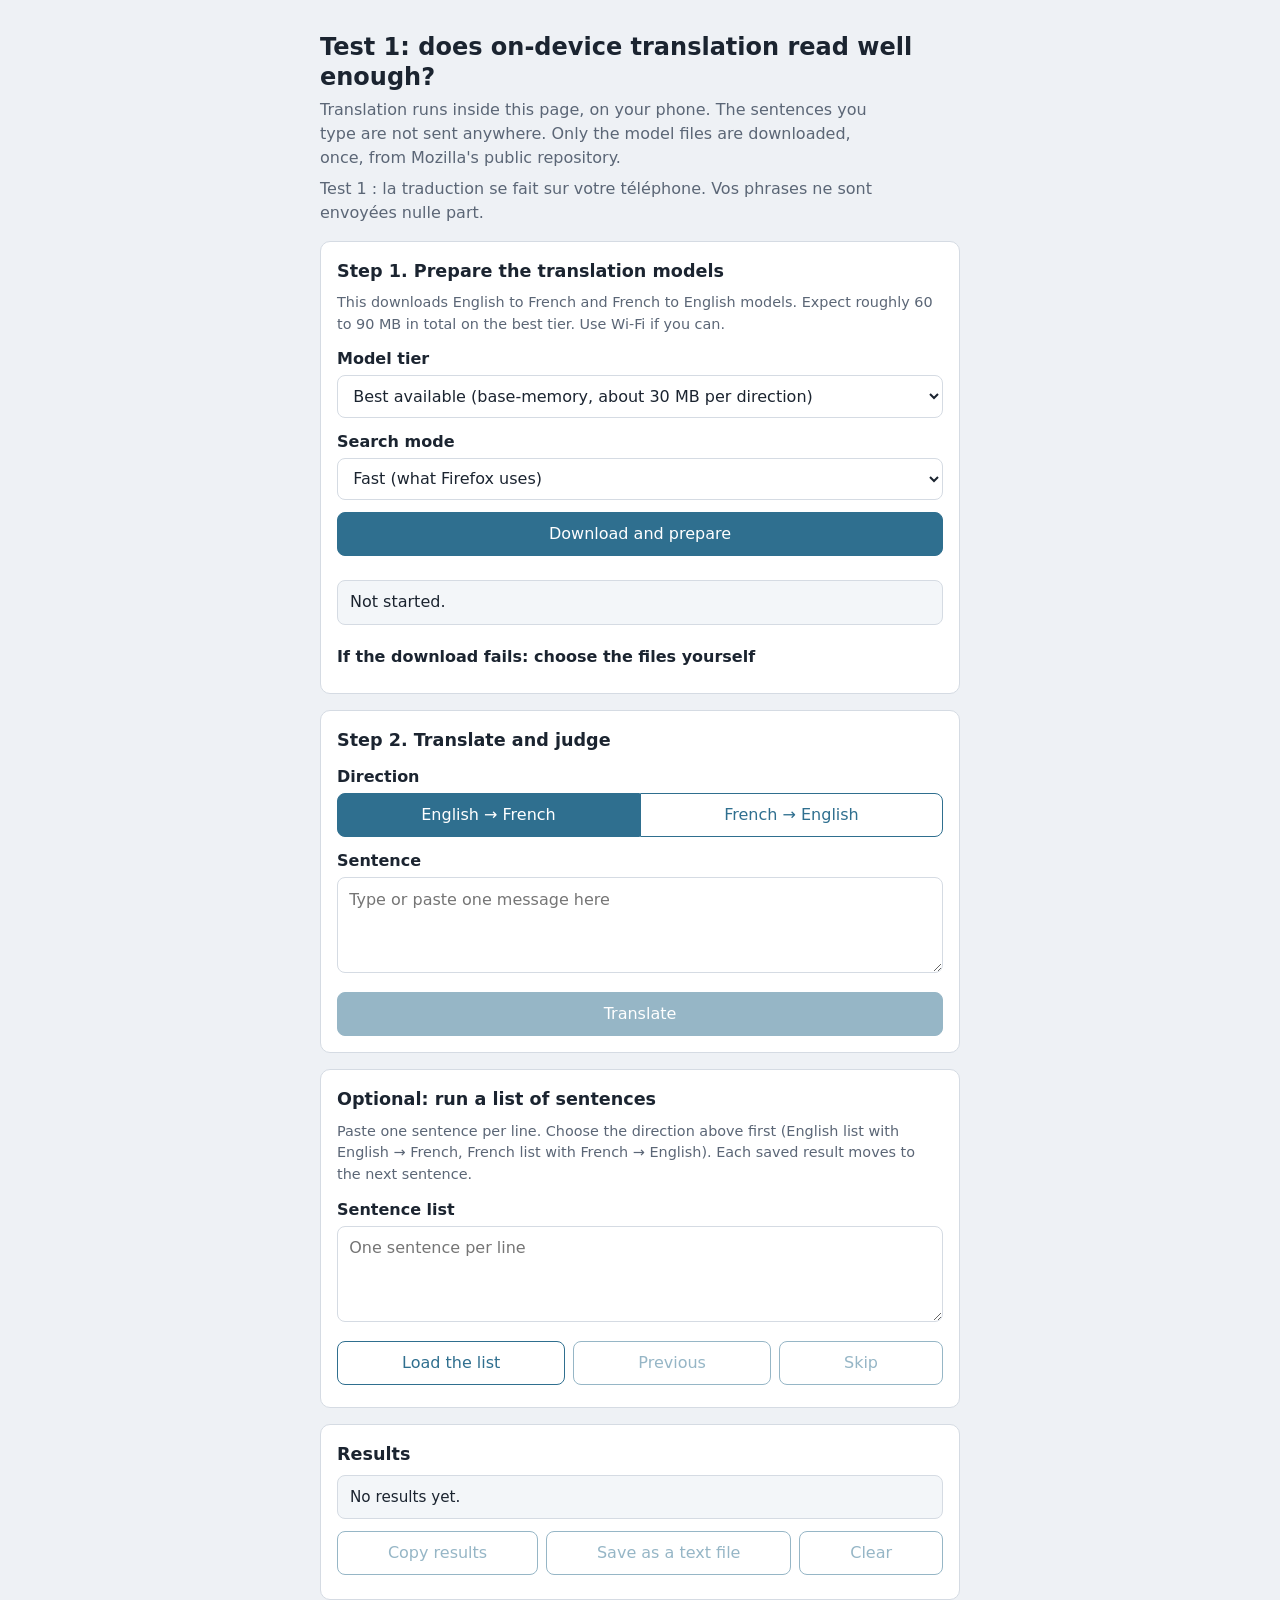
==== sanctuaire-test1/index.html @ fe2e4ad7 "Add files via upload" ====
<!doctype html>
<html lang="en">
<head>
<meta charset="utf-8">
<meta name="viewport" content="width=device-width, initial-scale=1">
<title>Sanctuaire · Test 1 · Translation</title>
<style>
  :root {
    --bg: #eef1f5;
    --panel: #ffffff;
    --ink: #1b2430;
    --muted: #5b6676;
    --line: #d5dbe3;
    --accent: #2f6f8f;
    --accent-ink: #ffffff;
    --good: #2f7d5b;
    --warn: #a86b12;
    --bad: #b4452f;
    --radius: 10px;
  }
  * { box-sizing: border-box; }
  html { -webkit-text-size-adjust: 100%; }
  body {
    margin: 0;
    background: var(--bg);
    color: var(--ink);
    font: 16px/1.5 system-ui, -apple-system, "Segoe UI", Roboto, sans-serif;
  }
  main { max-width: 42rem; margin: 0 auto; padding: 1rem 1rem 4rem; }
  h1 { font-size: 1.5rem; line-height: 1.25; margin: 1rem 0 0.25rem; }
  h2 { font-size: 1.1rem; margin: 0 0 0.5rem; }
  p { margin: 0.4rem 0; }
  .lead { color: var(--muted); max-width: 36rem; }
  section {
    background: var(--panel);
    border: 1px solid var(--line);
    border-radius: var(--radius);
    padding: 1rem;
    margin-top: 1rem;
  }
  label { display: block; font-weight: 600; margin: 0.75rem 0 0.25rem; }
  textarea, select {
    width: 100%;
    font: inherit;
    color: inherit;
    background: #fff;
    border: 1px solid var(--line);
    border-radius: 8px;
    padding: 0.6rem 0.7rem;
  }
  textarea { min-height: 6rem; resize: vertical; }
  button {
    font: inherit;
    min-height: 2.75rem;
    padding: 0.5rem 1rem;
    border-radius: 8px;
    border: 1px solid var(--accent);
    background: var(--accent);
    color: var(--accent-ink);
    cursor: pointer;
  }
  button.secondary { background: #fff; color: var(--accent); }
  button:disabled { opacity: 0.5; cursor: not-allowed; }
  button:focus-visible, textarea:focus-visible, select:focus-visible, input:focus-visible, summary:focus-visible {
    outline: 3px solid #f0b429;
    outline-offset: 2px;
  }
  .row { display: flex; flex-wrap: wrap; gap: 0.5rem; margin-top: 0.75rem; }
  .row > * { flex: 1 1 auto; }
  .choice { display: flex; gap: 0.6rem; align-items: flex-start; font-weight: 400; margin: 0.4rem 0; }
  .choice input { margin-top: 0.3rem; }
  .status { margin-top: 0.75rem; padding: 0.6rem 0.75rem; border-radius: 8px; background: #f3f6f9; border: 1px solid var(--line); }
  .status.ok { border-color: var(--good); color: var(--good); }
  .status.err { border-color: var(--bad); color: var(--bad); }
  .files { margin-top: 0.75rem; display: grid; gap: 0.4rem; }
  .file { display: grid; grid-template-columns: 1fr; gap: 0.15rem; font-size: 0.9rem; }
  .file progress { width: 100%; height: 0.6rem; }
  .muted { color: var(--muted); font-size: 0.9rem; }
  .seg { display: grid; grid-template-columns: 1fr 1fr; gap: 0; margin-top: 0.25rem; }
  .seg button { border-radius: 0; }
  .seg button:first-child { border-radius: 8px 0 0 8px; }
  .seg button:last-child { border-radius: 0 8px 8px 0; }
  .seg button[aria-pressed="true"] { background: var(--accent); color: var(--accent-ink); }
  .seg button[aria-pressed="false"] { background: #fff; color: var(--accent); }
  .out {
    margin-top: 0.4rem;
    padding: 0.7rem 0.8rem;
    border: 1px solid var(--line);
    border-radius: 8px;
    background: #f8fafc;
    min-height: 2.8rem;
    white-space: pre-wrap;
    overflow-wrap: anywhere;
  }
  .out small { display: block; color: var(--muted); margin-top: 0.3rem; }
  .rate { display: grid; grid-template-columns: repeat(3, 1fr); gap: 0.4rem; margin-top: 0.4rem; }
  .rate.two { grid-template-columns: repeat(2, 1fr); }
  .rate button { background: #fff; color: var(--ink); border-color: var(--line); line-height: 1.2; }
  .rate button small { display: block; color: var(--muted); }
  .rate button[aria-pressed="true"] { border-width: 2px; font-weight: 700; }
  .rate button[data-v="good"][aria-pressed="true"], .rate button[data-v="kept"][aria-pressed="true"] { border-color: var(--good); background: #e8f4ee; }
  .rate button[data-v="awkward"][aria-pressed="true"] { border-color: var(--warn); background: #fbf1e0; }
  .rate button[data-v="wrong"][aria-pressed="true"], .rate button[data-v="changed"][aria-pressed="true"] { border-color: var(--bad); background: #fbe9e5; }
  .hidden { display: none !important; }
  ol.log { list-style: none; margin: 0.5rem 0 0; padding: 0; display: grid; gap: 0.5rem; }
  ol.log li { border: 1px solid var(--line); border-radius: 8px; padding: 0.55rem 0.7rem; font-size: 0.92rem; overflow-wrap: anywhere; }
  ol.log .meta { color: var(--muted); font-size: 0.85rem; }
  details { margin-top: 0.75rem; }
  summary { cursor: pointer; font-weight: 600; min-height: 2.5rem; display: flex; align-items: center; }
  ul.links { padding-left: 1.1rem; margin: 0.4rem 0; font-size: 0.9rem; overflow-wrap: anywhere; }
  .summary { font-size: 0.95rem; background: #f3f6f9; border: 1px solid var(--line); border-radius: 8px; padding: 0.6rem 0.75rem; margin-top: 0.5rem; }
</style>
</head>
<body>
<main>
  <header>
    <h1>Test 1: does on-device translation read well enough?</h1>
    <p class="lead">Translation runs inside this page, on your phone. The sentences you type are not sent anywhere. Only the model files are downloaded, once, from Mozilla's public repository.</p>
    <p class="lead">Test 1 : la traduction se fait sur votre téléphone. Vos phrases ne sont envoyées nulle part.</p>
  </header>

  <section id="s-load" aria-labelledby="h-load">
    <h2 id="h-load">Step 1. Prepare the translation models</h2>
    <p class="muted">This downloads English to French and French to English models. Expect roughly 60 to 90 MB in total on the best tier. Use Wi-Fi if you can.</p>

    <label for="tier">Model tier</label>
    <select id="tier">
      <option value="base-memory">Best available (base-memory, about 30 MB per direction)</option>
      <option value="tiny">Smaller and faster (tiny, about 17 MB per direction)</option>
    </select>

    <label for="beam">Search mode</label>
    <select id="beam">
      <option value="1">Fast (what Firefox uses)</option>
      <option value="4">Careful (slower, may read better)</option>
    </select>

    <div class="row">
      <button id="prep" type="button">Download and prepare</button>
    </div>
    <div id="files" class="files" aria-live="polite"></div>
    <div id="status" class="status" role="status" aria-live="polite">Not started.</div>

    <details id="manual">
      <summary>If the download fails: choose the files yourself</summary>
      <p class="muted">Tap each link to save the file on this phone, then choose all eight files below. The files are large; the model files are the big ones.</p>
      <ul class="links" id="links"></ul>
      <label for="pick">Choose the downloaded files</label>
      <input id="pick" type="file" multiple>
      <div class="row">
        <button id="usefiles" type="button" class="secondary">Use these files</button>
      </div>
      <p class="muted" id="picked"></p>
    </details>
  </section>

  <section id="s-try" aria-labelledby="h-try">
    <h2 id="h-try">Step 2. Translate and judge</h2>

    <label id="l-dir">Direction</label>
    <div class="seg" role="group" aria-labelledby="l-dir">
      <button type="button" id="dir-enfr" aria-pressed="true">English → French</button>
      <button type="button" id="dir-fren" aria-pressed="false">French → English</button>
    </div>

    <label for="src">Sentence</label>
    <textarea id="src" placeholder="Type or paste one message here"></textarea>
    <div class="row">
      <button id="go" type="button" disabled>Translate</button>
    </div>

    <div id="result" class="hidden">
      <label>Translation</label>
      <div class="out" id="out-t"></div>
      <label>Back-translation (translated back into the original language)</label>
      <div class="out" id="out-b"></div>

      <label id="l-rate1">Is the translation good? <span class="muted">Judged by the speaker of the translation's language / jugé par le locuteur de la langue traduite</span></label>
      <div class="rate" role="group" aria-labelledby="l-rate1" id="rate1">
        <button type="button" data-v="good" aria-pressed="false">Good<small>Bon</small></button>
        <button type="button" data-v="awkward" aria-pressed="false">Awkward<small>Maladroit</small></button>
        <button type="button" data-v="wrong" aria-pressed="false">Wrong<small>Faux</small></button>
      </div>

      <label id="l-rate2">Did the back-translation keep your meaning? <span class="muted">Judged by the person who wrote the sentence / jugé par l'auteur</span></label>
      <div class="rate two" role="group" aria-labelledby="l-rate2" id="rate2">
        <button type="button" data-v="kept" aria-pressed="false">Kept<small>Conservé</small></button>
        <button type="button" data-v="changed" aria-pressed="false">Changed<small>Changé</small></button>
      </div>

      <label for="note">Note (optional)</label>
      <textarea id="note" style="min-height:3.5rem" placeholder="What was off? Idiom, tone, tu or vous, gender, a name…"></textarea>
      <div class="row">
        <button id="save" type="button" disabled>Save this result</button>
      </div>
    </div>
  </section>

  <section id="s-batch" aria-labelledby="h-batch">
    <h2 id="h-batch">Optional: run a list of sentences</h2>
    <p class="muted">Paste one sentence per line. Choose the direction above first (English list with English → French, French list with French → English). Each saved result moves to the next sentence.</p>
    <label for="list">Sentence list</label>
    <textarea id="list" placeholder="One sentence per line"></textarea>
    <div class="row">
      <button id="loadlist" type="button" class="secondary">Load the list</button>
      <button id="prev" type="button" class="secondary" disabled>Previous</button>
      <button id="next" type="button" class="secondary" disabled>Skip</button>
    </div>
    <p class="muted" id="listpos"></p>
  </section>

  <section id="s-log" aria-labelledby="h-log">
    <h2 id="h-log">Results</h2>
    <div class="summary" id="summary">No results yet.</div>
    <div class="row">
      <button id="copy" type="button" class="secondary" disabled>Copy results</button>
      <button id="dl" type="button" class="secondary" disabled>Save as a text file</button>
      <button id="clear" type="button" class="secondary" disabled>Clear</button>
    </div>
    <p class="muted" id="copied" role="status"></p>
    <ol class="log" id="log"></ol>
  </section>
</main>

<script type="module">
import { LatencyOptimisedTranslator, TranslatorBacking } from './engine/translator.js';

const $ = (id) => document.getElementById(id);
const MIRROR = 'https://github.com/mozilla/firefox-translations-models';
const LOG_KEY = 'sanctuaire-test1-log-v1';

// ---------- state ----------
const state = {
  translator: null,
  ready: false,
  tier: 'base-memory',
  beam: 1,
  prepSeconds: null,
  warmMs: null,
  dir: 'enfr',
  current: null,
  list: [],
  idx: 0,
  log: loadLog(),
  manual: new Map(),     // "kind:pair" -> ArrayBuffer (raw bytes)
};
let MODEL_STORE = {};

function loadLog() {
  try { return JSON.parse(localStorage.getItem(LOG_KEY) || '[]'); } catch { return []; }
}
function saveLog() {
  try { localStorage.setItem(LOG_KEY, JSON.stringify(state.log)); } catch { /* storage may be full or blocked */ }
}

// ---------- custom backing: models come from buffers we prepared ----------
class LocalBacking extends TranslatorBacking {
  async loadModelRegistery() {
    return [{ from: 'en', to: 'fr' }, { from: 'fr', to: 'en' }];
  }
  async loadTranslationModel({ from, to }) {
    const m = MODEL_STORE[`${from}>${to}`];
    if (!m) throw new Error(`The ${from} to ${to} model is not loaded yet.`);
    return {
      model: m.model,
      shortlist: m.lex,
      vocabs: [m.vocab],
      qualityModel: undefined,
      config: { 'beam-size': state.beam },
    };
  }
}

// ---------- helpers ----------
function setStatus(text, kind) {
  const el = $('status');
  el.textContent = text;
  el.className = 'status' + (kind ? ' ' + kind : '');
}
function mb(n) { return (n / 1048576).toFixed(1) + ' MB'; }
function concat(chunks, total) {
  const out = new Uint8Array(total);
  let o = 0;
  for (const c of chunks) { out.set(c, o); o += c.length; }
  return out;
}
const isGzip = (u8) => u8.length > 2 && u8[0] === 0x1f && u8[1] === 0x8b;
const isLfsPointer = (u8) => new TextDecoder().decode(u8.slice(0, 40)).startsWith('version https://git-lfs');

async function toBuffer(u8, label) {
  if (isLfsPointer(u8)) throw new Error(`${label}: received a pointer file, not the real file.`);
  if (isGzip(u8)) {
    if (typeof DecompressionStream === 'undefined') throw new Error('This browser cannot unpack the files. Use a recent Chrome.');
    const stream = new Blob([u8]).stream().pipeThrough(new DecompressionStream('gzip'));
    return await new Response(stream).arrayBuffer();
  }
  return u8.buffer.slice(u8.byteOffset, u8.byteOffset + u8.byteLength);
}

function filesFor(pair) {
  return {
    model: `model.${pair}.intgemm.alphas.bin.gz`,
    lex: `lex.50.50.${pair}.s2t.bin.gz`,
    vocab: `vocab.${pair}.spm.gz`,
  };
}
function candidateUrls(tier, pair, file) {
  const path = `models/${tier}/${pair}/${file}`;
  return [
    `./${path}`,
    `https://media.githubusercontent.com/media/mozilla/firefox-translations-models/main/${path}`,
    `${MIRROR}/raw/main/${path}`,
  ];
}

async function fetchBytes(url, onBytes) {
  const ctl = new AbortController();
  const timer = setTimeout(() => ctl.abort(), 180000);
  try {
    const res = await fetch(url, { credentials: 'omit', signal: ctl.signal });
    if (!res.ok) throw new Error(`HTTP ${res.status}`);
    const total = Number(res.headers.get('content-length')) || 0;
    const reader = res.body.getReader();
    const chunks = [];
    let got = 0;
    for (;;) {
      const { done, value } = await reader.read();
      if (done) break;
      chunks.push(value);
      got += value.length;
      onBytes(got, total);
    }
    return concat(chunks, got);
  } finally { clearTimeout(timer); }
}

function makeRow(name) {
  const wrap = document.createElement('div');
  wrap.className = 'file';
  const label = document.createElement('div');
  label.textContent = name;
  const bar = document.createElement('progress');
  bar.max = 100; bar.value = 0;
  const info = document.createElement('div');
  info.className = 'muted';
  info.textContent = 'Waiting';
  wrap.append(label, bar, info);
  $('files').append(wrap);
  return { bar, info };
}

async function getOne(kind, pair, tier, file) {
  const manualKey = `${kind}:${pair}`;
  const row = makeRow(`${pair}: ${file}`);
  if (state.manual.has(manualKey)) {
    const raw = new Uint8Array(state.manual.get(manualKey));
    row.bar.value = 100; row.info.textContent = `From your chosen file (${mb(raw.length)})`;
    return await toBuffer(raw, file);
  }
  const errors = [];
  for (const url of candidateUrls(tier, pair, file)) {
    try {
      row.info.textContent = 'Downloading…';
      const raw = await fetchBytes(url, (got, total) => {
        row.bar.value = total ? Math.round((got / total) * 100) : 0;
        row.info.textContent = total ? `${mb(got)} of ${mb(total)}` : `${mb(got)}`;
      });
      const buf = await toBuffer(raw, file);
      row.bar.value = 100;
      row.info.textContent = `Ready (${mb(buf.byteLength)} unpacked) from ${url.startsWith('./') ? 'this site' : new URL(url).hostname}`;
      return buf;
    } catch (e) {
      errors.push(`${new URL(url, location.href).hostname}: ${e.message}`);
    }
  }
  row.info.textContent = 'Failed';
  throw new Error(`Could not get ${file}. Tried: ${errors.join('; ')}`);
}

async function getPair(pair, tier) {
  const f = filesFor(pair);
  const model = await getOne('model', pair, tier, f.model);
  const lex = await getOne('lex', pair, tier, f.lex);
  const vocab = await getOne('vocab', pair, tier, f.vocab);
  return { model, lex, vocab };
}

async function run(text, from, to) {
  const t = performance.now();
  const r = await state.translator.translate({ from, to, text, html: false });
  return { text: r.target.text, ms: Math.round(performance.now() - t) };
}

// ---------- step 1: prepare ----------
async function prepare() {
  $('prep').disabled = true;
  $('usefiles').disabled = true;
  $('go').disabled = true;
  $('files').textContent = '';
  state.ready = false;
  state.tier = $('tier').value;
  state.beam = Number($('beam').value);
  const t0 = performance.now();
  try {
    if (state.translator) { try { await state.translator.delete(); } catch { /* ignore */ } state.translator = null; }
    MODEL_STORE = {};
    setStatus('Downloading the English to French model…');
    MODEL_STORE['en>fr'] = await getPair('enfr', state.tier);
    setStatus('Downloading the French to English model…');
    MODEL_STORE['fr>en'] = await getPair('fren', state.tier);
    setStatus('Starting the translation engine…');
    state.translator = new LatencyOptimisedTranslator({}, new LocalBacking({}));
    await state.translator.worker;
    setStatus('Loading the models into the engine (first run is slower)…');
    const w0 = performance.now();
    await run('Hello, how are you?', 'en', 'fr');
    await run('Bonjour, comment allez-vous ?', 'fr', 'en');
    state.warmMs = Math.round(performance.now() - w0);
    state.prepSeconds = Math.round((performance.now() - t0) / 1000);
    state.ready = true;
    setStatus(`Ready. Preparing took ${state.prepSeconds} s; loading both models into the engine took ${state.warmMs} ms.`, 'ok');
    $('go').disabled = false;
  } catch (e) {
    console.error(e);
    setStatus(`${e.message}. If this keeps happening, open "If the download fails" below and choose the files yourself.`, 'err');
    $('manual').open = true;
  } finally {
    $('prep').disabled = false;
    $('usefiles').disabled = false;
  }
}

function renderLinks() {
  const tier = $('tier').value;
  const ul = $('links');
  ul.textContent = '';
  for (const pair of ['enfr', 'fren']) {
    for (const file of Object.values(filesFor(pair))) {
      const li = document.createElement('li');
      const a = document.createElement('a');
      a.href = `${MIRROR}/raw/main/models/${tier}/${pair}/${file}`;
      a.textContent = `${tier}/${pair}/${file}`;
      a.rel = 'noopener';
      li.append(a);
      ul.append(li);
    }
  }
}

async function onPick() {
  const files = Array.from($('pick').files || []);
  state.manual.clear();
  const seen = [];
  for (const file of files) {
    const n = file.name.toLowerCase();
    const m = n.match(/(enfr|fren)/);
    if (!m) continue;
    let kind = null;
    if (n.startsWith('model.')) kind = 'model';
    else if (n.startsWith('lex.')) kind = 'lex';
    else if (n.startsWith('vocab.')) kind = 'vocab';
    if (!kind) continue;
    state.manual.set(`${kind}:${m[1]}`, await file.arrayBuffer());
    seen.push(file.name);
  }
  $('picked').textContent = seen.length ? `Recognised ${seen.length} of 6 files: ${seen.join(', ')}` : 'No matching files recognised.';
}

// ---------- step 2: translate ----------
function setDir(d) {
  state.dir = d;
  $('dir-enfr').setAttribute('aria-pressed', d === 'enfr');
  $('dir-fren').setAttribute('aria-pressed', d === 'fren');
}

function clearRatings() {
  for (const b of document.querySelectorAll('.rate button')) b.setAttribute('aria-pressed', 'false');
  $('note').value = '';
  $('save').disabled = true;
}

async function go() {
  const text = $('src').value.trim();
  if (!text || !state.ready) return;
  const [from, to] = state.dir === 'enfr' ? ['en', 'fr'] : ['fr', 'en'];
  $('go').disabled = true;
  clearRatings();
  $('result').classList.remove('hidden');
  $('out-t').textContent = 'Translating…';
  $('out-b').textContent = '';
  try {
    const t = await run(text, from, to);
    $('out-t').textContent = t.text;
    const ts = document.createElement('small'); ts.textContent = `${t.ms} ms`; $('out-t').append(ts);
    const b = await run(t.text, to, from);
    $('out-b').textContent = b.text;
    const bs = document.createElement('small'); bs.textContent = `${b.ms} ms`; $('out-b').append(bs);
    state.current = { src: text, dir: state.dir, out: t.text, back: b.text, msOut: t.ms, msBack: b.ms, rateOut: null, rateBack: null };
  } catch (e) {
    console.error(e);
    $('out-t').textContent = `Error: ${e.message}`;
    state.current = null;
  } finally {
    $('go').disabled = false;
  }
}

function onRate(groupId, field) {
  $(groupId).addEventListener('click', (ev) => {
    const btn = ev.target.closest('button');
    if (!btn || !state.current) return;
    for (const b of $(groupId).querySelectorAll('button')) b.setAttribute('aria-pressed', b === btn ? 'true' : 'false');
    state.current[field] = btn.dataset.v;
    $('save').disabled = !state.current.rateOut;
  });
}

function save() {
  const c = state.current;
  if (!c || !c.rateOut) return;
  state.log.push({ ...c, note: $('note').value.trim(), at: new Date().toISOString() });
  saveLog();
  state.current = null;
  $('result').classList.add('hidden');
  $('src').value = '';
  renderLog();
  if (state.list.length && state.idx < state.list.length - 1) { state.idx += 1; showListItem(); }
  else if (state.list.length) { $('listpos').textContent = 'End of the list.'; }
}

// ---------- list mode ----------
function showListItem() {
  $('src').value = state.list[state.idx] || '';
  $('listpos').textContent = `Sentence ${state.idx + 1} of ${state.list.length}`;
  $('prev').disabled = state.idx === 0;
  $('next').disabled = state.idx >= state.list.length - 1;
  $('result').classList.add('hidden');
}
function loadList() {
  state.list = $('list').value.split('\n').map((s) => s.trim()).filter(Boolean);
  state.idx = 0;
  if (!state.list.length) { $('listpos').textContent = 'The list is empty.'; return; }
  showListItem();
}

// ---------- results ----------
const DIR_LABEL = { enfr: 'EN→FR', fren: 'FR→EN' };
function median(a) {
  if (!a.length) return 0;
  const s = [...a].sort((x, y) => x - y);
  const m = Math.floor(s.length / 2);
  return s.length % 2 ? s[m] : Math.round((s[m - 1] + s[m]) / 2);
}
function count(arr, key, val) { return arr.filter((e) => e[key] === val).length; }

function renderLog() {
  const log = state.log;
  const ol = $('log');
  ol.textContent = '';
  log.forEach((e, i) => {
    const li = document.createElement('li');
    const meta = document.createElement('div');
    meta.className = 'meta';
    meta.textContent = `#${i + 1} ${DIR_LABEL[e.dir]} · translation: ${e.rateOut} · back: ${e.rateBack || 'not judged'} · ${e.msOut} ms`;
    const body = document.createElement('div');
    body.textContent = `${e.src} → ${e.out}`;
    li.append(meta, body);
    if (e.note) { const n = document.createElement('div'); n.className = 'meta'; n.textContent = `Note: ${e.note}`; li.append(n); }
    ol.append(li);
  });
  const has = log.length > 0;
  $('copy').disabled = !has; $('dl').disabled = !has; $('clear').disabled = !has;
  if (!has) { $('summary').textContent = 'No results yet.'; return; }
  const ms = log.map((e) => e.msOut);
  $('summary').textContent =
    `${log.length} saved. Translation: ${count(log, 'rateOut', 'good')} good, ${count(log, 'rateOut', 'awkward')} awkward, ${count(log, 'rateOut', 'wrong')} wrong. ` +
    `Back-translation: ${count(log, 'rateBack', 'kept')} kept meaning, ${count(log, 'rateBack', 'changed')} changed. ` +
    `Median time ${median(ms)} ms, slowest ${Math.max(...ms)} ms.`;
}

function buildReport() {
  const nav = navigator;
  const head = [
    'Sanctuaire Test 1 results',
    `Date: ${new Date().toISOString()}`,
    `Tier: ${state.tier}; search mode (beam): ${state.beam}`,
    `Prepare time: ${state.prepSeconds ?? 'n/a'} s; engine warm-up: ${state.warmMs ?? 'n/a'} ms`,
    `Device: ${nav.userAgent}`,
    `Memory hint (GB): ${nav.deviceMemory ?? 'n/a'}; CPU threads: ${nav.hardwareConcurrency ?? 'n/a'}`,
    '',
  ];
  const lines = state.log.map((e, i) =>
    `#${i + 1} | ${DIR_LABEL[e.dir]} | translation: ${e.rateOut} | back: ${e.rateBack || 'not judged'} | ${e.msOut} ms + ${e.msBack} ms\n` +
    `  source: ${e.src}\n  translation: ${e.out}\n  back: ${e.back}` + (e.note ? `\n  note: ${e.note}` : ''));
  return head.concat(lines).join('\n');
}

async function copyReport() {
  const text = buildReport();
  try { await navigator.clipboard.writeText(text); $('copied').textContent = 'Copied. Paste it into the chat.'; }
  catch { $('copied').textContent = 'Could not copy. Use "Save as a text file" instead.'; }
}
function downloadReport() {
  const blob = new Blob([buildReport()], { type: 'text/plain' });
  const a = document.createElement('a');
  a.href = URL.createObjectURL(blob);
  a.download = 'sanctuaire-test1-results.txt';
  document.body.append(a); a.click(); a.remove();
  setTimeout(() => URL.revokeObjectURL(a.href), 2000);
}
function clearAll() {
  if (!confirm('Delete all saved results from this phone?')) return;
  state.log = []; saveLog(); renderLog(); $('copied').textContent = '';
}

// ---------- wire up ----------
$('prep').addEventListener('click', prepare);
$('usefiles').addEventListener('click', prepare);
$('pick').addEventListener('change', onPick);
$('tier').addEventListener('change', renderLinks);
$('dir-enfr').addEventListener('click', () => setDir('enfr'));
$('dir-fren').addEventListener('click', () => setDir('fren'));
$('go').addEventListener('click', go);
$('save').addEventListener('click', save);
$('loadlist').addEventListener('click', loadList);
$('prev').addEventListener('click', () => { if (state.idx > 0) { state.idx -= 1; showListItem(); } });
$('next').addEventListener('click', () => { if (state.idx < state.list.length - 1) { state.idx += 1; showListItem(); } });
$('copy').addEventListener('click', copyReport);
$('dl').addEventListener('click', downloadReport);
$('clear').addEventListener('click', clearAll);
onRate('rate1', 'rateOut');
onRate('rate2', 'rateBack');
renderLinks();
renderLog();
</script>
</body>
</html>
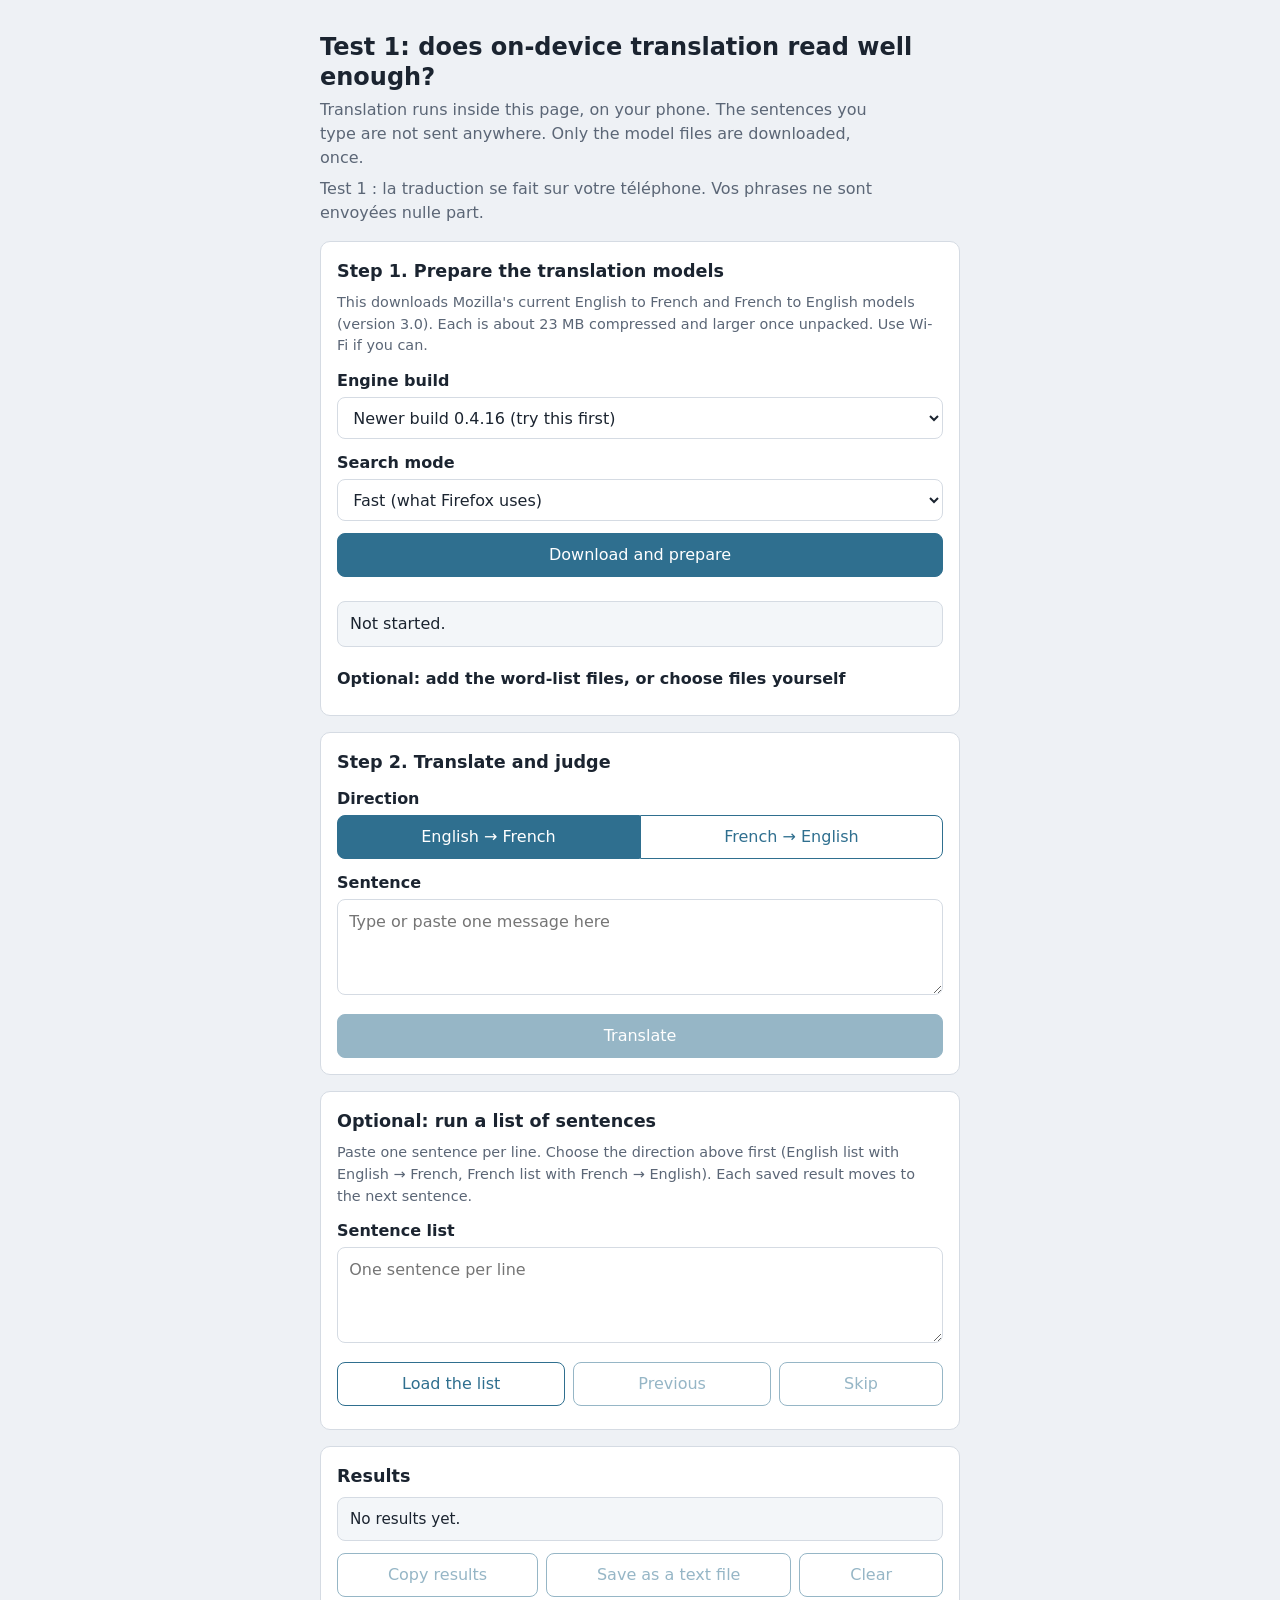
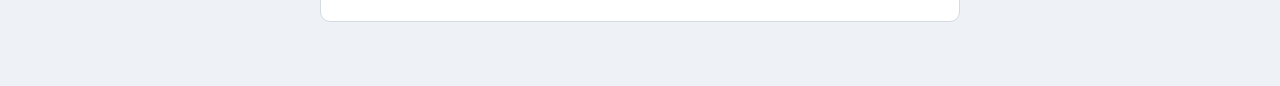
==== commit 4b355884: "Add files via upload" ====
--- a/sanctuaire-test1/index.html
+++ b/sanctuaire-test1/index.html
@@ -67,12 +67,10 @@
   }
   .row { display: flex; flex-wrap: wrap; gap: 0.5rem; margin-top: 0.75rem; }
   .row > * { flex: 1 1 auto; }
-  .choice { display: flex; gap: 0.6rem; align-items: flex-start; font-weight: 400; margin: 0.4rem 0; }
-  .choice input { margin-top: 0.3rem; }
-  .status { margin-top: 0.75rem; padding: 0.6rem 0.75rem; border-radius: 8px; background: #f3f6f9; border: 1px solid var(--line); }
+  .status { margin-top: 0.75rem; padding: 0.6rem 0.75rem; border-radius: 8px; background: #f3f6f9; border: 1px solid var(--line); overflow-wrap: anywhere; }
   .status.ok { border-color: var(--good); color: var(--good); }
   .status.err { border-color: var(--bad); color: var(--bad); }
-  .files { margin-top: 0.75rem; display: grid; gap: 0.4rem; }
+  .files { margin-top: 0.75rem; display: grid; gap: 0.5rem; }
   .file { display: grid; grid-template-columns: 1fr; gap: 0.15rem; font-size: 0.9rem; }
   .file progress { width: 100%; height: 0.6rem; }
   .muted { color: var(--muted); font-size: 0.9rem; }
@@ -115,18 +113,18 @@
 <main>
   <header>
     <h1>Test 1: does on-device translation read well enough?</h1>
-    <p class="lead">Translation runs inside this page, on your phone. The sentences you type are not sent anywhere. Only the model files are downloaded, once, from Mozilla's public repository.</p>
+    <p class="lead">Translation runs inside this page, on your phone. The sentences you type are not sent anywhere. Only the model files are downloaded, once.</p>
     <p class="lead">Test 1 : la traduction se fait sur votre téléphone. Vos phrases ne sont envoyées nulle part.</p>
   </header>
 
   <section id="s-load" aria-labelledby="h-load">
     <h2 id="h-load">Step 1. Prepare the translation models</h2>
-    <p class="muted">This downloads English to French and French to English models. Expect roughly 60 to 90 MB in total on the best tier. Use Wi-Fi if you can.</p>
-
-    <label for="tier">Model tier</label>
-    <select id="tier">
-      <option value="base-memory">Best available (base-memory, about 30 MB per direction)</option>
-      <option value="tiny">Smaller and faster (tiny, about 17 MB per direction)</option>
+    <p class="muted">This downloads Mozilla's current English to French and French to English models (version 3.0). Each is about 23 MB compressed and larger once unpacked. Use Wi-Fi if you can.</p>
+
+    <label for="engine">Engine build</label>
+    <select id="engine">
+      <option value="engine2">Newer build 0.4.16 (try this first)</option>
+      <option value="engine">Official build 0.4.9</option>
     </select>
 
     <label for="beam">Search mode</label>
@@ -142,10 +140,10 @@
     <div id="status" class="status" role="status" aria-live="polite">Not started.</div>
 
     <details id="manual">
-      <summary>If the download fails: choose the files yourself</summary>
-      <p class="muted">Tap each link to save the file on this phone, then choose all eight files below. The files are large; the model files are the big ones.</p>
+      <summary>Optional: add the word-list files, or choose files yourself</summary>
+      <p class="muted">Each direction also has a small "word list" file that makes translation faster. Mozilla's server does not let a web page fetch them, so they have to come from this site. Tap each link below to save the file on your computer, then upload both files, without renaming them, to the same repository folder as this page.</p>
       <ul class="links" id="links"></ul>
-      <label for="pick">Choose the downloaded files</label>
+      <p class="muted">Or choose files by hand (any of the six, named model.…, lex.… or vocab.…, unpacked or compressed):</p>
       <input id="pick" type="file" multiple>
       <div class="row">
         <button id="usefiles" type="button" class="secondary">Use these files</button>
@@ -223,17 +221,25 @@
 </main>
 
 <script type="module">
-import { LatencyOptimisedTranslator, TranslatorBacking } from './engine/translator.js';
+import { decompress as zstdDecompress } from './vendor/fzstd.mjs';
 
 const $ = (id) => document.getElementById(id);
-const MIRROR = 'https://github.com/mozilla/firefox-translations-models';
+const HF = 'https://huggingface.co/TranslateInPlace/translate-in-place-models/resolve/main';
+const CDN = 'https://firefox-settings-attachments.cdn.mozilla.net';
 const LOG_KEY = 'sanctuaire-test1-log-v1';
+
+// The word-list ("lex") files are listed by Mozilla's Remote Settings but cannot be fetched by a web page.
+// Locations come from the model finder report of 23 October 2026.
+const LEX = {
+  enfr: { name: 'lex.50.50.enfr.s2t.bin', location: 'main-workspace/translations-models-v2/bff0d10a-d07a-4873-a5a7-a6b7af42bf86.zst' },
+  fren: { name: 'lex.50.50.fren.s2t.bin', location: 'main-workspace/translations-models-v2/7238348a-b118-40f8-9e17-327fb54b2dc8.zst' },
+};
 
 // ---------- state ----------
 const state = {
   translator: null,
   ready: false,
-  tier: 'base-memory',
+  engineKind: 'engine2',
   beam: 1,
   prepSeconds: null,
   warmMs: null,
@@ -242,7 +248,9 @@
   list: [],
   idx: 0,
   log: loadLog(),
-  manual: new Map(),     // "kind:pair" -> ArrayBuffer (raw bytes)
+  manual: new Map(),   // "kind:pair" -> ArrayBuffer (raw bytes)
+  records: null,
+  notes: [],           // facts about what was loaded, for the report
 };
 let MODEL_STORE = {};
 
@@ -251,24 +259,6 @@
 }
 function saveLog() {
   try { localStorage.setItem(LOG_KEY, JSON.stringify(state.log)); } catch { /* storage may be full or blocked */ }
-}
-
-// ---------- custom backing: models come from buffers we prepared ----------
-class LocalBacking extends TranslatorBacking {
-  async loadModelRegistery() {
-    return [{ from: 'en', to: 'fr' }, { from: 'fr', to: 'en' }];
-  }
-  async loadTranslationModel({ from, to }) {
-    const m = MODEL_STORE[`${from}>${to}`];
-    if (!m) throw new Error(`The ${from} to ${to} model is not loaded yet.`);
-    return {
-      model: m.model,
-      shortlist: m.lex,
-      vocabs: [m.vocab],
-      qualityModel: undefined,
-      config: { 'beam-size': state.beam },
-    };
-  }
 }
 
 // ---------- helpers ----------
@@ -277,45 +267,74 @@
   el.textContent = text;
   el.className = 'status' + (kind ? ' ' + kind : '');
 }
-function mb(n) { return (n / 1048576).toFixed(1) + ' MB'; }
+const mb = (n) => (n / 1048576).toFixed(1) + ' MB';
+const pause = (ms = 30) => new Promise((r) => setTimeout(r, ms));
 function concat(chunks, total) {
   const out = new Uint8Array(total);
   let o = 0;
   for (const c of chunks) { out.set(c, o); o += c.length; }
   return out;
 }
+const isZstd = (u8) => u8.length > 4 && u8[0] === 0x28 && u8[1] === 0xb5 && u8[2] === 0x2f && u8[3] === 0xfd;
 const isGzip = (u8) => u8.length > 2 && u8[0] === 0x1f && u8[1] === 0x8b;
 const isLfsPointer = (u8) => new TextDecoder().decode(u8.slice(0, 40)).startsWith('version https://git-lfs');
-
-async function toBuffer(u8, label) {
+const hex = (buf) => Array.from(new Uint8Array(buf)).map((b) => b.toString(16).padStart(2, '0')).join('');
+const versionKey = (v) => String(v || '0').split('.').map((x) => String(parseInt(x, 10) || 0).padStart(4, '0')).join('.');
+
+async function decode(u8, label) {
   if (isLfsPointer(u8)) throw new Error(`${label}: received a pointer file, not the real file.`);
+  if (isZstd(u8)) {
+    await pause();
+    const out = zstdDecompress(u8);
+    return out.buffer.slice(out.byteOffset, out.byteOffset + out.byteLength);
+  }
   if (isGzip(u8)) {
-    if (typeof DecompressionStream === 'undefined') throw new Error('This browser cannot unpack the files. Use a recent Chrome.');
+    if (typeof DecompressionStream === 'undefined') throw new Error('This browser cannot unpack gzip files. Use a recent Chrome.');
     const stream = new Blob([u8]).stream().pipeThrough(new DecompressionStream('gzip'));
     return await new Response(stream).arrayBuffer();
   }
   return u8.buffer.slice(u8.byteOffset, u8.byteOffset + u8.byteLength);
 }
 
-function filesFor(pair) {
-  return {
-    model: `model.${pair}.intgemm.alphas.bin.gz`,
-    lex: `lex.50.50.${pair}.s2t.bin.gz`,
-    vocab: `vocab.${pair}.spm.gz`,
-  };
-}
-function candidateUrls(tier, pair, file) {
-  const path = `models/${tier}/${pair}/${file}`;
-  return [
-    `./${path}`,
-    `https://media.githubusercontent.com/media/mozilla/firefox-translations-models/main/${path}`,
-    `${MIRROR}/raw/main/${path}`,
-  ];
+// ---------- model records ----------
+async function loadRecords() {
+  if (state.records) return state.records;
+  const res = await fetch(`${HF}/records.json`, { credentials: 'omit' });
+  if (!res.ok) throw new Error(`The model list could not be fetched (HTTP ${res.status}).`);
+  const data = await res.json();
+  const arr = Array.isArray(data) ? data : (data.data || data.records || []);
+  const best = {};
+  for (const r of arr) {
+    const name = r.name || r.attachment?.filename || '';
+    const pair = (name.match(/\.(enfr|fren)\./) || [])[1] || `${r.sourceLanguage || ''}${r.targetLanguage || ''}`;
+    if (pair !== 'enfr' && pair !== 'fren') continue;
+    const type = r.fileType;
+    if (!['model', 'vocab', 'lex'].includes(type)) continue;
+    const key = `${type}:${pair}`;
+    if (!best[key] || versionKey(r.version) > versionKey(best[key].version)) best[key] = r;
+  }
+  state.records = best;
+  return best;
+}
+
+function makeRow(name) {
+  const wrap = document.createElement('div');
+  wrap.className = 'file';
+  const label = document.createElement('div');
+  label.textContent = name;
+  const bar = document.createElement('progress');
+  bar.max = 100; bar.value = 0;
+  const info = document.createElement('div');
+  info.className = 'muted';
+  info.textContent = 'Waiting';
+  wrap.append(label, bar, info);
+  $('files').append(wrap);
+  return { bar, info };
 }
 
 async function fetchBytes(url, onBytes) {
   const ctl = new AbortController();
-  const timer = setTimeout(() => ctl.abort(), 180000);
+  const timer = setTimeout(() => ctl.abort(), 240000);
   try {
     const res = await fetch(url, { credentials: 'omit', signal: ctl.signal });
     if (!res.ok) throw new Error(`HTTP ${res.status}`);
@@ -334,55 +353,75 @@
   } finally { clearTimeout(timer); }
 }
 
-function makeRow(name) {
-  const wrap = document.createElement('div');
-  wrap.className = 'file';
-  const label = document.createElement('div');
-  label.textContent = name;
-  const bar = document.createElement('progress');
-  bar.max = 100; bar.value = 0;
-  const info = document.createElement('div');
-  info.className = 'muted';
-  info.textContent = 'Waiting';
-  wrap.append(label, bar, info);
-  $('files').append(wrap);
-  return { bar, info };
-}
-
-async function getOne(kind, pair, tier, file) {
-  const manualKey = `${kind}:${pair}`;
-  const row = makeRow(`${pair}: ${file}`);
+function localCandidates(rec) {
+  const names = new Set();
+  if (rec?.attachment?.location) names.add(rec.attachment.location.split('/').pop());
+  if (rec?.location) names.add(rec.location.split('/').pop());
+  if (rec?.name) { names.add(`${rec.name}.zst`); names.add(rec.name); }
+  const urls = [];
+  for (const n of names) { urls.push(`./models/${n}`); urls.push(`./${n}`); }
+  return urls;
+}
+
+// returns an ArrayBuffer, or null when an optional file is not available
+async function getOne(type, pair, optional) {
+  const records = await loadRecords();
+  const rec = records[`${type}:${pair}`] || (type === 'lex' ? { name: LEX[pair].name, location: LEX[pair].location } : null);
+  const name = rec?.name || `${type}.${pair}`;
+  const row = makeRow(`${pair}: ${name}`);
+  const manualKey = `${type}:${pair}`;
+
+  let raw = null;
+  let where = '';
   if (state.manual.has(manualKey)) {
-    const raw = new Uint8Array(state.manual.get(manualKey));
-    row.bar.value = 100; row.info.textContent = `From your chosen file (${mb(raw.length)})`;
-    return await toBuffer(raw, file);
-  }
-  const errors = [];
-  for (const url of candidateUrls(tier, pair, file)) {
-    try {
-      row.info.textContent = 'Downloading…';
-      const raw = await fetchBytes(url, (got, total) => {
-        row.bar.value = total ? Math.round((got / total) * 100) : 0;
-        row.info.textContent = total ? `${mb(got)} of ${mb(total)}` : `${mb(got)}`;
-      });
-      const buf = await toBuffer(raw, file);
-      row.bar.value = 100;
-      row.info.textContent = `Ready (${mb(buf.byteLength)} unpacked) from ${url.startsWith('./') ? 'this site' : new URL(url).hostname}`;
-      return buf;
-    } catch (e) {
-      errors.push(`${new URL(url, location.href).hostname}: ${e.message}`);
+    raw = new Uint8Array(state.manual.get(manualKey));
+    where = 'your chosen file';
+    row.bar.value = 100;
+  } else {
+    const urls = localCandidates(rec);
+    if (type !== 'lex' && rec?.attachment?.location) urls.push(`${HF}/${rec.attachment.location}`);
+    for (const url of urls) {
+      try {
+        row.info.textContent = 'Looking…';
+        raw = await fetchBytes(url, (got, total) => {
+          row.bar.value = total ? Math.round((got / total) * 100) : 0;
+          row.info.textContent = total ? `${mb(got)} of ${mb(total)}` : mb(got);
+        });
+        where = url.startsWith('./') ? 'this site' : new URL(url).hostname;
+        break;
+      } catch { raw = null; }
     }
   }
-  row.info.textContent = 'Failed';
-  throw new Error(`Could not get ${file}. Tried: ${errors.join('; ')}`);
-}
-
-async function getPair(pair, tier) {
-  const f = filesFor(pair);
-  const model = await getOne('model', pair, tier, f.model);
-  const lex = await getOne('lex', pair, tier, f.lex);
-  const vocab = await getOne('vocab', pair, tier, f.vocab);
-  return { model, lex, vocab };
+
+  if (!raw) {
+    if (optional) {
+      row.info.textContent = 'Not found. Continuing without it.';
+      state.notes.push(`${name}: not available, running without it`);
+      return null;
+    }
+    row.info.textContent = 'Failed';
+    throw new Error(`Could not get ${name}. The page tried this site and the Hugging Face mirror.`);
+  }
+
+  row.info.textContent = 'Unpacking…';
+  const buf = await decode(raw, name);
+  row.bar.value = 100;
+  let check = '';
+  const expected = String(rec?.decompressedHash || '').toLowerCase();
+  if (expected && crypto?.subtle) {
+    const actual = hex(await crypto.subtle.digest('SHA-256', buf));
+    check = actual === expected ? ', checksum matches' : ', CHECKSUM DIFFERS';
+  }
+  row.info.textContent = `Ready: ${mb(buf.byteLength)} unpacked, from ${where}${check}`;
+  state.notes.push(`${name}: version ${rec?.version ?? 'n/a'}, ${mb(buf.byteLength)} unpacked, from ${where}${check}`);
+  return buf;
+}
+
+async function getPair(pair) {
+  const model = await getOne('model', pair, false);
+  const vocab = await getOne('vocab', pair, false);
+  const lex = await getOne('lex', pair, true);
+  return { model, vocab, lex };
 }
 
 async function run(text, from, to) {
@@ -398,19 +437,44 @@
   $('go').disabled = true;
   $('files').textContent = '';
   state.ready = false;
-  state.tier = $('tier').value;
+  state.notes = [];
+  state.engineKind = $('engine').value;
   state.beam = Number($('beam').value);
   const t0 = performance.now();
   try {
     if (state.translator) { try { await state.translator.delete(); } catch { /* ignore */ } state.translator = null; }
     MODEL_STORE = {};
-    setStatus('Downloading the English to French model…');
-    MODEL_STORE['en>fr'] = await getPair('enfr', state.tier);
-    setStatus('Downloading the French to English model…');
-    MODEL_STORE['fr>en'] = await getPair('fren', state.tier);
+    setStatus('Finding the current models…');
+    await loadRecords();
+    setStatus('Getting the English to French model…');
+    MODEL_STORE['en>fr'] = await getPair('enfr');
+    setStatus('Getting the French to English model…');
+    MODEL_STORE['fr>en'] = await getPair('fren');
+
     setStatus('Starting the translation engine…');
-    state.translator = new LatencyOptimisedTranslator({}, new LocalBacking({}));
+    const mod = await import(`./${state.engineKind}/translator.js`);
+    const registry = async () => [{ from: 'en', to: 'fr' }, { from: 'fr', to: 'en' }];
+    class LocalBacking extends mod.TranslatorBacking {
+      loadModelRegistery() { return registry(); }   // spelling used by the official build
+      loadModelRegistry() { return registry(); }    // spelling used by the newer build
+      async loadTranslationModel({ from, to }) {
+        const m = MODEL_STORE[`${from}>${to}`];
+        if (!m) throw new Error(`The ${from} to ${to} model is not loaded yet.`);
+        return {
+          model: m.model,
+          shortlist: m.lex || new ArrayBuffer(0),
+          vocabs: [m.vocab],
+          qualityModel: undefined,
+          config: { 'beam-size': state.beam },
+        };
+      }
+    }
+    const backing = new LocalBacking({});
+    state.translator = state.engineKind === 'engine2'
+      ? new mod.LatencyOptimisedTranslator({ from: 'en', to: 'fr' }, {}, backing)
+      : new mod.LatencyOptimisedTranslator({}, backing);
     await state.translator.worker;
+
     setStatus('Loading the models into the engine (first run is slower)…');
     const w0 = performance.now();
     await run('Hello, how are you?', 'en', 'fr');
@@ -418,11 +482,14 @@
     state.warmMs = Math.round(performance.now() - w0);
     state.prepSeconds = Math.round((performance.now() - t0) / 1000);
     state.ready = true;
-    setStatus(`Ready. Preparing took ${state.prepSeconds} s; loading both models into the engine took ${state.warmMs} ms.`, 'ok');
+    const lexNote = (MODEL_STORE['en>fr'].lex && MODEL_STORE['fr>en'].lex) ? 'with word lists' : 'without word lists (slower)';
+    setStatus(`Ready, ${lexNote}. Preparing took ${state.prepSeconds} s; loading both models took ${state.warmMs} ms.`, 'ok');
     $('go').disabled = false;
   } catch (e) {
     console.error(e);
-    setStatus(`${e.message}. If this keeps happening, open "If the download fails" below and choose the files yourself.`, 'err');
+    const noLex = !(MODEL_STORE['en>fr']?.lex && MODEL_STORE['fr>en']?.lex);
+    const hint = noLex ? ' The word-list files were not found, which may be the cause: see "Optional: add the word-list files".' : '';
+    setStatus(`${e.message}${hint} You can also try the other engine build.`, 'err');
     $('manual').open = true;
   } finally {
     $('prep').disabled = false;
@@ -431,19 +498,16 @@
 }
 
 function renderLinks() {
-  const tier = $('tier').value;
   const ul = $('links');
   ul.textContent = '';
   for (const pair of ['enfr', 'fren']) {
-    for (const file of Object.values(filesFor(pair))) {
-      const li = document.createElement('li');
-      const a = document.createElement('a');
-      a.href = `${MIRROR}/raw/main/models/${tier}/${pair}/${file}`;
-      a.textContent = `${tier}/${pair}/${file}`;
-      a.rel = 'noopener';
-      li.append(a);
-      ul.append(li);
-    }
+    const li = document.createElement('li');
+    const a = document.createElement('a');
+    a.href = `${CDN}/${LEX[pair].location}`;
+    a.textContent = `${LEX[pair].name} (${pair === 'enfr' ? 'English to French' : 'French to English'})`;
+    a.rel = 'noopener';
+    li.append(a);
+    ul.append(li);
   }
 }
 
@@ -463,7 +527,7 @@
     state.manual.set(`${kind}:${m[1]}`, await file.arrayBuffer());
     seen.push(file.name);
   }
-  $('picked').textContent = seen.length ? `Recognised ${seen.length} of 6 files: ${seen.join(', ')}` : 'No matching files recognised.';
+  $('picked').textContent = seen.length ? `Recognised ${seen.length} file(s): ${seen.join(', ')}` : 'No matching files recognised.';
 }
 
 // ---------- step 2: translate ----------
@@ -551,7 +615,7 @@
   const m = Math.floor(s.length / 2);
   return s.length % 2 ? s[m] : Math.round((s[m - 1] + s[m]) / 2);
 }
-function count(arr, key, val) { return arr.filter((e) => e[key] === val).length; }
+const count = (arr, key, val) => arr.filter((e) => e[key] === val).length;
 
 function renderLog() {
   const log = state.log;
@@ -583,8 +647,9 @@
   const head = [
     'Sanctuaire Test 1 results',
     `Date: ${new Date().toISOString()}`,
-    `Tier: ${state.tier}; search mode (beam): ${state.beam}`,
+    `Engine build: ${state.engineKind === 'engine2' ? 'newer 0.4.16' : 'official 0.4.9'}; search mode (beam): ${state.beam}`,
     `Prepare time: ${state.prepSeconds ?? 'n/a'} s; engine warm-up: ${state.warmMs ?? 'n/a'} ms`,
+    ...state.notes.map((n) => `File: ${n}`),
     `Device: ${nav.userAgent}`,
     `Memory hint (GB): ${nav.deviceMemory ?? 'n/a'}; CPU threads: ${nav.hardwareConcurrency ?? 'n/a'}`,
     '',
@@ -596,8 +661,7 @@
 }
 
 async function copyReport() {
-  const text = buildReport();
-  try { await navigator.clipboard.writeText(text); $('copied').textContent = 'Copied. Paste it into the chat.'; }
+  try { await navigator.clipboard.writeText(buildReport()); $('copied').textContent = 'Copied. Paste it into the chat.'; }
   catch { $('copied').textContent = 'Could not copy. Use "Save as a text file" instead.'; }
 }
 function downloadReport() {
@@ -617,7 +681,6 @@
 $('prep').addEventListener('click', prepare);
 $('usefiles').addEventListener('click', prepare);
 $('pick').addEventListener('change', onPick);
-$('tier').addEventListener('change', renderLinks);
 $('dir-enfr').addEventListener('click', () => setDir('enfr'));
 $('dir-fren').addEventListener('click', () => setDir('fren'));
 $('go').addEventListener('click', go);
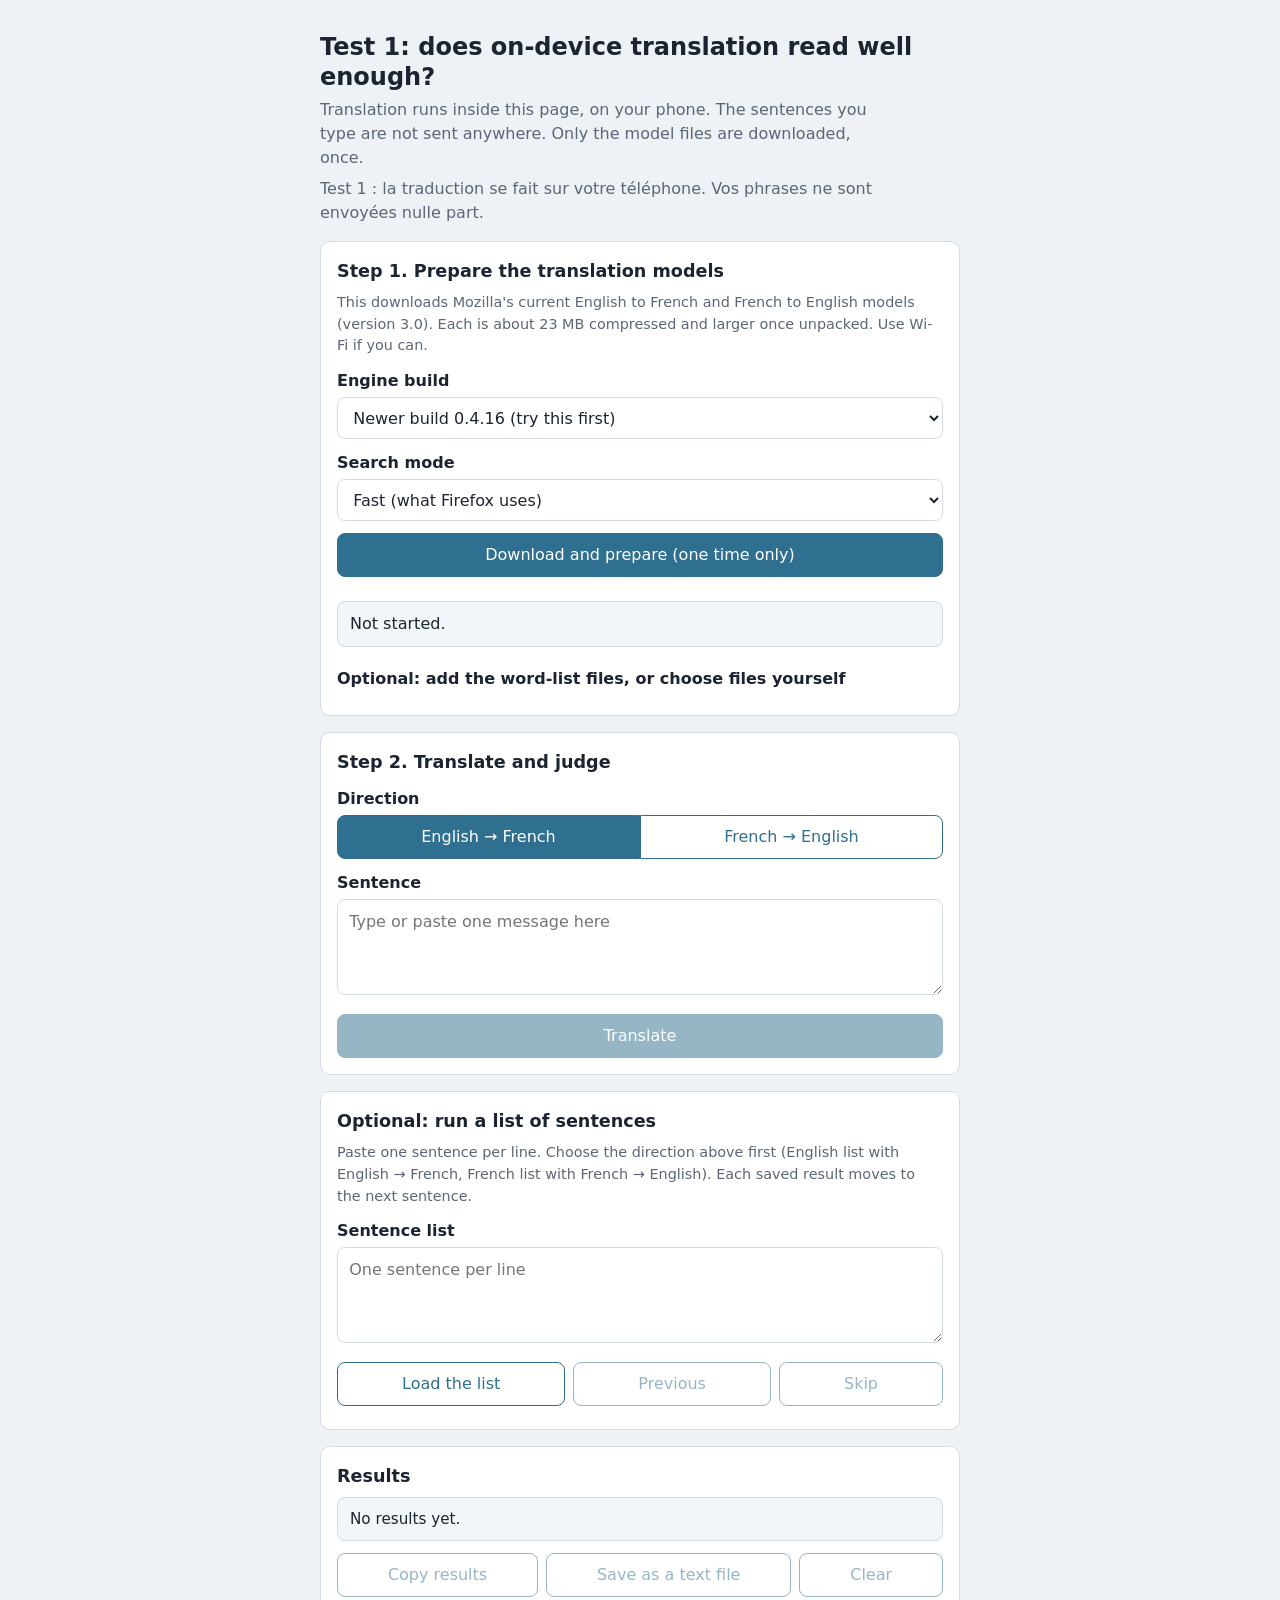
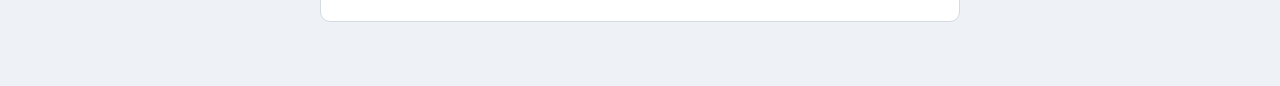
==== commit a4fc8c98: "Add files via upload" ====
--- a/sanctuaire-test1/index.html
+++ b/sanctuaire-test1/index.html
@@ -134,7 +134,8 @@
     </select>
 
     <div class="row">
-      <button id="prep" type="button">Download and prepare</button>
+      <button id="prep" type="button">Download and prepare (one time only)</button>
+      <button id="redownload" type="button" class="secondary hidden">Download again (only if something is wrong)</button>
     </div>
     <div id="files" class="files" aria-live="polite"></div>
     <div id="status" class="status" role="status" aria-live="polite">Not started.</div>
@@ -222,11 +223,13 @@
 
 <script type="module">
 import { decompress as zstdDecompress } from './vendor/fzstd.mjs';
+import * as store from './modelstore.js';
 
 const $ = (id) => document.getElementById(id);
 const HF = 'https://huggingface.co/TranslateInPlace/translate-in-place-models/resolve/main';
 const CDN = 'https://firefox-settings-attachments.cdn.mozilla.net';
 const LOG_KEY = 'sanctuaire-test1-log-v1';
+const SETTINGS_KEY = 'sanctuaire-test1-settings-v1';
 
 // The word-list ("lex") files are listed by Mozilla's Remote Settings but cannot be fetched by a web page.
 // Locations come from the model finder report of 23 October 2026.
@@ -249,6 +252,8 @@
   idx: 0,
   log: loadLog(),
   manual: new Map(),   // "kind:pair" -> ArrayBuffer (raw bytes)
+  cached: false,       // the models are stored on this phone
+  downloaded: 0,       // bytes downloaded during the last preparation
   records: null,
   notes: [],           // facts about what was loaded, for the report
 };
@@ -363,23 +368,35 @@
   return urls;
 }
 
-// returns an ArrayBuffer, or null when an optional file is not available
-async function getOne(type, pair, optional) {
-  const records = await loadRecords();
-  const rec = records[`${type}:${pair}`] || (type === 'lex' ? { name: LEX[pair].name, location: LEX[pair].location } : null);
-  const name = rec?.name || `${type}.${pair}`;
-  const row = makeRow(`${pair}: ${name}`);
-  const manualKey = `${type}:${pair}`;
-
+// returns an ArrayBuffer, or null when an optional file is not available.
+// Order: files you chose by hand, then this phone's storage, then this site, then the mirror.
+async function getOne(type, pair, optional, opts = {}) {
+  const key = `${type}:${pair}`;
+  const row = makeRow(`${pair}: ${type === 'lex' ? LEX[pair].name : type}`);
   let raw = null;
   let where = '';
-  if (state.manual.has(manualKey)) {
-    raw = new Uint8Array(state.manual.get(manualKey));
+  let rec = null;
+
+  if (state.manual.has(key)) {
+    raw = new Uint8Array(state.manual.get(key));
     where = 'your chosen file';
     row.bar.value = 100;
-  } else {
+  } else if (!opts.force) {
+    const c = await store.get(key).catch(() => null);
+    if (c && c.buffer) {
+      row.bar.value = 100;
+      row.info.textContent = `From this phone's storage (${mb(c.buffer.byteLength)}), no download`;
+      state.notes.push(`${c.name || key}: version ${c.version ?? 'n/a'}, ${mb(c.buffer.byteLength)} unpacked, from this phone's storage`);
+      return c.buffer;
+    }
+  }
+
+  if (!raw) {
+    if (opts.cacheOnly && type !== 'lex') { row.info.textContent = 'Not stored on this phone'; throw new Error('The models are not stored on this phone yet.'); }
+    const records = opts.cacheOnly ? {} : await loadRecords();
+    rec = records[key] || (type === 'lex' ? { name: LEX[pair].name, location: LEX[pair].location } : null);
     const urls = localCandidates(rec);
-    if (type !== 'lex' && rec?.attachment?.location) urls.push(`${HF}/${rec.attachment.location}`);
+    if (!opts.cacheOnly && type !== 'lex' && rec?.attachment?.location) urls.push(`${HF}/${rec.attachment.location}`);
     for (const url of urls) {
       try {
         row.info.textContent = 'Looking…';
@@ -387,12 +404,14 @@
           row.bar.value = total ? Math.round((got / total) * 100) : 0;
           row.info.textContent = total ? `${mb(got)} of ${mb(total)}` : mb(got);
         });
+        state.downloaded += raw.length;
         where = url.startsWith('./') ? 'this site' : new URL(url).hostname;
         break;
       } catch { raw = null; }
     }
   }
 
+  const name = rec?.name || (type === 'lex' ? LEX[pair].name : `${type}.${pair}`);
   if (!raw) {
     if (optional) {
       row.info.textContent = 'Not found. Continuing without it.';
@@ -408,19 +427,20 @@
   row.bar.value = 100;
   let check = '';
   const expected = String(rec?.decompressedHash || '').toLowerCase();
-  if (expected && crypto?.subtle) {
+  if (expected && globalThis.crypto?.subtle) {
     const actual = hex(await crypto.subtle.digest('SHA-256', buf));
     check = actual === expected ? ', checksum matches' : ', CHECKSUM DIFFERS';
   }
-  row.info.textContent = `Ready: ${mb(buf.byteLength)} unpacked, from ${where}${check}`;
+  row.info.textContent = `Ready: ${mb(buf.byteLength)} unpacked, from ${where}${check}. Stored on this phone.`;
   state.notes.push(`${name}: version ${rec?.version ?? 'n/a'}, ${mb(buf.byteLength)} unpacked, from ${where}${check}`);
+  await store.put({ key, buffer: buf, name, version: rec?.version ?? null, bytes: buf.byteLength, savedAt: Date.now() }).catch(() => {});
   return buf;
 }
 
-async function getPair(pair) {
-  const model = await getOne('model', pair, false);
-  const vocab = await getOne('vocab', pair, false);
-  const lex = await getOne('lex', pair, true);
+async function getPair(pair, opts) {
+  const model = await getOne('model', pair, false, opts);
+  const vocab = await getOne('vocab', pair, false, opts);
+  const lex = await getOne('lex', pair, true, opts);
   return { model, vocab, lex };
 }
 
@@ -431,25 +451,27 @@
 }
 
 // ---------- step 1: prepare ----------
-async function prepare() {
+async function prepare(opts = {}) {
   $('prep').disabled = true;
   $('usefiles').disabled = true;
+  $('redownload').disabled = true;
   $('go').disabled = true;
   $('files').textContent = '';
   state.ready = false;
   state.notes = [];
+  state.downloaded = 0;
   state.engineKind = $('engine').value;
   state.beam = Number($('beam').value);
+  try { localStorage.setItem(SETTINGS_KEY, JSON.stringify({ engine: state.engineKind, beam: state.beam })); } catch { /* ignore */ }
   const t0 = performance.now();
   try {
+    if (opts.force) { await store.clear().catch(() => {}); state.cached = false; }
     if (state.translator) { try { await state.translator.delete(); } catch { /* ignore */ } state.translator = null; }
     MODEL_STORE = {};
-    setStatus('Finding the current models…');
-    await loadRecords();
-    setStatus('Getting the English to French model…');
-    MODEL_STORE['en>fr'] = await getPair('enfr');
-    setStatus('Getting the French to English model…');
-    MODEL_STORE['fr>en'] = await getPair('fren');
+    setStatus(opts.cacheOnly ? 'Loading the models stored on this phone…' : 'Getting the English to French model…');
+    MODEL_STORE['en>fr'] = await getPair('enfr', opts);
+    setStatus(opts.cacheOnly ? 'Loading the models stored on this phone…' : 'Getting the French to English model…');
+    MODEL_STORE['fr>en'] = await getPair('fren', opts);
 
     setStatus('Starting the translation engine…');
     const mod = await import(`./${state.engineKind}/translator.js`);
@@ -475,25 +497,51 @@
       : new mod.LatencyOptimisedTranslator({}, backing);
     await state.translator.worker;
 
-    setStatus('Loading the models into the engine (first run is slower)…');
+    setStatus('Loading the models into the engine…');
     const w0 = performance.now();
     await run('Hello, how are you?', 'en', 'fr');
     await run('Bonjour, comment allez-vous ?', 'fr', 'en');
     state.warmMs = Math.round(performance.now() - w0);
     state.prepSeconds = Math.round((performance.now() - t0) / 1000);
     state.ready = true;
+    state.cached = await store.isComplete();
+    if (state.downloaded > 0) await store.persist();   // ask the browser to keep the stored models
     const lexNote = (MODEL_STORE['en>fr'].lex && MODEL_STORE['fr>en'].lex) ? 'with word lists' : 'without word lists (slower)';
-    setStatus(`Ready, ${lexNote}. Preparing took ${state.prepSeconds} s; loading both models took ${state.warmMs} ms.`, 'ok');
+    const how = state.downloaded > 0
+      ? `Downloaded ${Math.round(state.downloaded / 1048576)} MB and stored on this phone: this is a one-time download.`
+      : 'Loaded from this phone\'s storage. Nothing was downloaded.';
+    setStatus(`Ready, ${lexNote}. ${how} Took ${state.prepSeconds} s; loading both models took ${state.warmMs} ms.`, 'ok');
     $('go').disabled = false;
   } catch (e) {
     console.error(e);
     const noLex = !(MODEL_STORE['en>fr']?.lex && MODEL_STORE['fr>en']?.lex);
-    const hint = noLex ? ' The word-list files were not found, which may be the cause: see "Optional: add the word-list files".' : '';
+    const hint = (noLex && !opts.cacheOnly) ? ' The word-list files were not found, which may be the cause: see "Optional: add the word-list files".' : '';
     setStatus(`${e.message}${hint} You can also try the other engine build.`, 'err');
     $('manual').open = true;
   } finally {
     $('prep').disabled = false;
     $('usefiles').disabled = false;
+    $('redownload').disabled = false;
+    updateButtons();
+  }
+}
+
+function updateButtons() {
+  $('prep').textContent = state.cached ? 'Start the translator (no download)' : 'Download and prepare (one time only)';
+  $('redownload').classList.toggle('hidden', !state.cached);
+}
+
+// On opening the page: if the models are already stored on this phone, start with no download.
+async function initFromStorage() {
+  try {
+    const saved = JSON.parse(localStorage.getItem(SETTINGS_KEY) || 'null');
+    if (saved) { $('engine').value = saved.engine; $('beam').value = String(saved.beam); }
+  } catch { /* ignore */ }
+  state.cached = await store.isComplete();
+  updateButtons();
+  if (state.cached) {
+    setStatus('Models found on this phone. Starting the translator…');
+    await prepare({ cacheOnly: true });
   }
 }
 
@@ -678,8 +726,9 @@
 }
 
 // ---------- wire up ----------
-$('prep').addEventListener('click', prepare);
-$('usefiles').addEventListener('click', prepare);
+$('prep').addEventListener('click', () => prepare({ cacheOnly: state.cached }));
+$('usefiles').addEventListener('click', () => prepare({}));
+$('redownload').addEventListener('click', () => { if (confirm('Delete the stored models and download them again (about 60 MB)?')) prepare({ force: true }); });
 $('pick').addEventListener('change', onPick);
 $('dir-enfr').addEventListener('click', () => setDir('enfr'));
 $('dir-fren').addEventListener('click', () => setDir('fren'));
@@ -695,6 +744,7 @@
 onRate('rate2', 'rateBack');
 renderLinks();
 renderLog();
+initFromStorage();
 </script>
 </body>
 </html>
